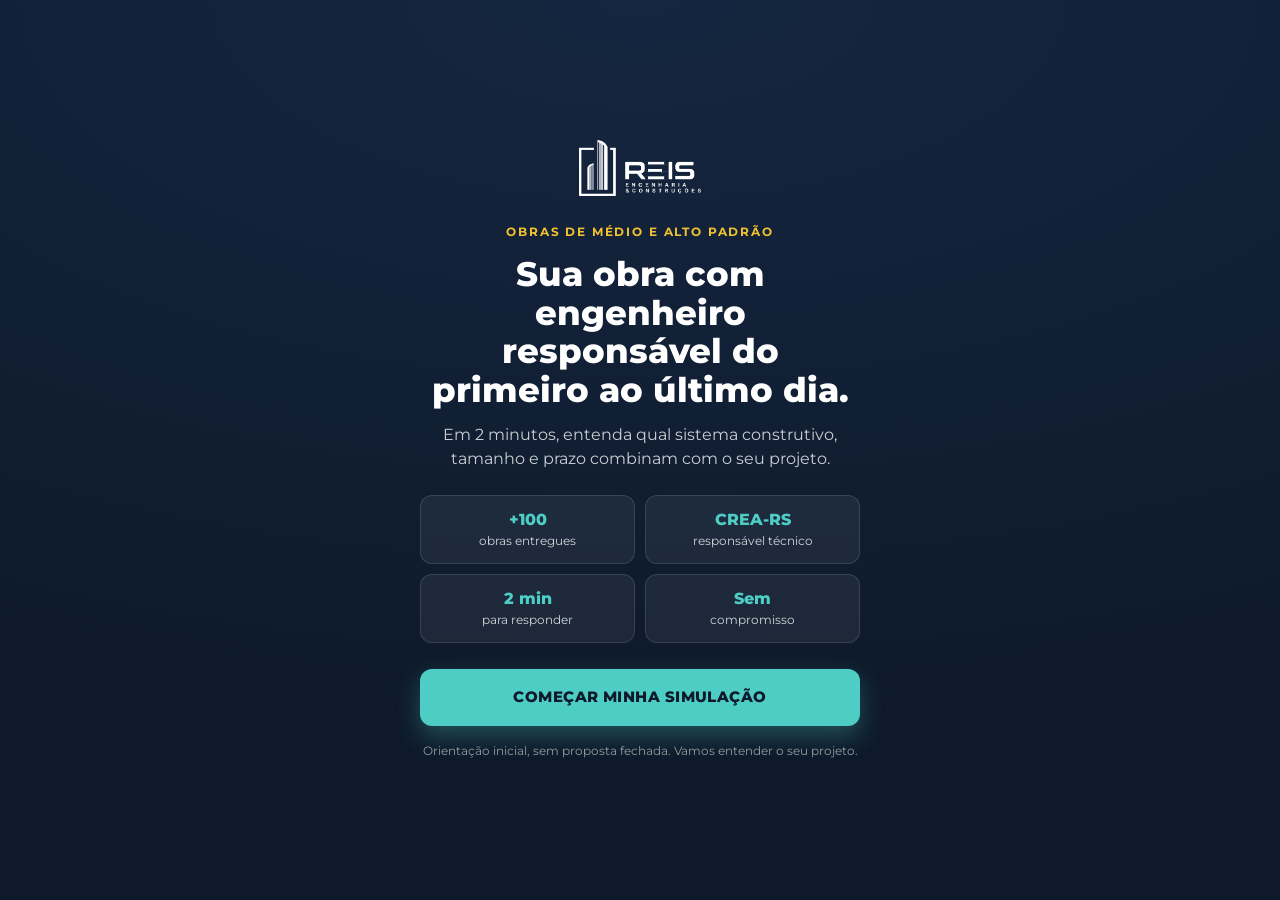
==== orcamento/index.html @ e10b6b3d "Adiciona funil de anúncios em /orcamento com envio ao CRM e Pixel do Meta Página em 6 etapas (sistem" ====
<!DOCTYPE html>
<html lang="pt-BR">
<head>
<meta charset="UTF-8">
<meta name="viewport" content="width=device-width, initial-scale=1.0">
<title>Simule sua obra | Reis Engenharia & Construções</title>
<meta name="description" content="Responda 6 perguntas rápidas e receba um diagnóstico da sua obra com engenheiro responsável, em Steel Frame ou Alvenaria.">
<meta name="robots" content="noindex">
<link rel="icon" type="image/png" href="../assets/img/logo/logo-teal.png">
<link rel="preconnect" href="https://fonts.googleapis.com">
<link rel="preconnect" href="https://fonts.gstatic.com" crossorigin>
<link href="https://fonts.googleapis.com/css2?family=Montserrat:wght@400;500;600;700;800&display=swap" rel="stylesheet">
<link rel="stylesheet" href="funil.css?v=dev">
<!-- Meta Pixel (dataset "CRM Reis Engenharia") -->
<script>
!function(f,b,e,v,n,t,s){if(f.fbq)return;n=f.fbq=function(){n.callMethod?n.callMethod.apply(n,arguments):n.queue.push(arguments)};if(!f._fbq)f._fbq=n;n.push=n;n.loaded=!0;n.version='2.0';n.queue=[];t=b.createElement(e);t.async=!0;t.src=v;s=b.getElementsByTagName(e)[0];s.parentNode.insertBefore(t,s)}(window,document,'script','https://connect.facebook.net/en_US/fbevents.js');
fbq('init','1394932546062127');
fbq('track','PageView');
</script>
<noscript><img height="1" width="1" style="display:none" src="https://www.facebook.com/tr?id=1394932546062127&ev=PageView&noscript=1" alt=""></noscript>
</head>
<body>

<!-- ENTRADA -->
<main class="screen screen--intro" id="intro">
  <div class="intro">
    <img class="intro__logo" src="../assets/img/logo/logo-branca.png" alt="Reis Engenharia & Construções">
    <p class="intro__kicker">Obras de médio e alto padrão</p>
    <h1>Sua obra com engenheiro responsável do primeiro ao último dia.</h1>
    <p class="intro__lead">Em 2 minutos, entenda qual sistema construtivo, tamanho e prazo combinam com o seu projeto.</p>
    <ul class="intro__badges">
      <li><strong>+100</strong> obras entregues</li>
      <li><strong>CREA-RS</strong> responsável técnico</li>
      <li><strong>2 min</strong> para responder</li>
      <li><strong>Sem</strong> compromisso</li>
    </ul>
    <button class="btn-main" id="start" type="button">Começar minha simulação</button>
    <p class="intro__note">Orientação inicial, sem proposta fechada. Vamos entender o seu projeto.</p>
  </div>
</main>

<!-- FUNIL -->
<div class="screen screen--quiz" id="quiz" hidden>
  <div class="quiz">
    <img class="quiz__logo" src="../assets/img/logo/logo-teal.png" alt="Reis Engenharia">
    <div class="progress" aria-hidden="true">
      <div class="progress__meta"><span id="stepName"></span><span id="stepCount"></span></div>
      <div class="progress__bar"><span id="progressFill"></span></div>
    </div>
    <form id="stepForm" novalidate>
      <div id="stepBody"></div>
      <p class="error" id="stepError" role="alert" hidden></p>
    </form>
  </div>
  <footer class="quiz__nav">
    <button type="button" class="nav-back" id="back">← Voltar</button>
    <button type="submit" form="stepForm" class="nav-next" id="next" disabled>Próximo →</button>
  </footer>
</div>

<!-- OBRIGADO -->
<main class="screen screen--done" id="done" hidden>
  <div class="intro">
    <img class="intro__logo" src="../assets/img/logo/logo-branca.png" alt="Reis Engenharia & Construções">
    <h1 id="doneTitle">Recebemos suas respostas!</h1>
    <p class="intro__lead">Um engenheiro da nossa equipe vai analisar o seu projeto e chamar você no WhatsApp. Se preferir, adiante a conversa agora.</p>
    <a class="btn-main btn-main--wa" id="waLink" href="#" target="_blank" rel="noopener">Continuar no WhatsApp</a>
    <p class="intro__note">Atendemos Grande Porto Alegre/RS.</p>
  </div>
</main>

<script src="funil.js?v=dev"></script>
</body>
</html>
---- orcamento/funil.css ----
:root{
  --navy:#0e1a2b;--navy-light:#152640;--teal:#4ecdc4;--teal-dark:#2fa39a;--gold:#f2c230;
  --ink:#1b1f27;--gray:#5c6470;--border:#e7e5df;--bg-alt:#f7f8fa;
  --ff:'Montserrat',sans-serif;
}
*{box-sizing:border-box;margin:0;padding:0;}
html,body{min-height:100%;}
body{font-family:var(--ff);color:var(--ink);background:var(--navy);-webkit-font-smoothing:antialiased;line-height:1.5;}
[hidden]{display:none!important;}
img{max-width:100%;display:block;}
button,input,select{font:inherit;}

.screen{min-height:100vh;min-height:100dvh;}
.screen--intro,.screen--done{display:flex;align-items:center;justify-content:center;padding:24px 20px;
  background:radial-gradient(120% 80% at 50% 0%,var(--navy-light),var(--navy));}
.intro{width:100%;max-width:440px;text-align:center;}
.intro__logo{height:56px;width:auto;margin:0 auto 28px;}
.intro__kicker{font-size:.72rem;font-weight:700;letter-spacing:.16em;text-transform:uppercase;color:var(--gold);margin-bottom:14px;}
.intro h1{font-size:clamp(1.7rem,7vw,2.1rem);font-weight:800;line-height:1.15;color:#fff;margin-bottom:14px;}
.intro__lead{color:rgba(255,255,255,.78);font-size:1rem;margin-bottom:24px;}
.intro__badges{list-style:none;display:grid;grid-template-columns:1fr 1fr;gap:10px;margin-bottom:26px;}
.intro__badges li{background:rgba(255,255,255,.06);border:1px solid rgba(255,255,255,.12);border-radius:12px;padding:12px 8px;font-size:.78rem;color:rgba(255,255,255,.8);}
.intro__badges strong{display:block;color:var(--teal);font-size:1rem;font-weight:800;}
.intro__note{margin-top:16px;font-size:.78rem;color:rgba(255,255,255,.55);}

.btn-main{display:block;width:100%;border:0;border-radius:12px;padding:17px 20px;background:var(--teal);color:var(--navy);
  font-weight:800;font-size:.95rem;letter-spacing:.03em;text-transform:uppercase;cursor:pointer;text-decoration:none;
  box-shadow:0 10px 24px rgba(78,205,196,.3);transition:background .15s,transform .15s;}
.btn-main:hover{background:var(--teal-dark);color:#fff;}
.btn-main:active{transform:scale(.99);}
.btn-main--wa{background:#25D366;color:#fff;box-shadow:0 10px 24px rgba(37,211,102,.3);}
.btn-main--wa:hover{background:#1fb455;}

/* QUIZ */
.screen--quiz{background:var(--bg-alt);display:flex;flex-direction:column;}
.quiz{flex:1;width:100%;max-width:520px;margin:0 auto;padding:22px 20px 24px;}
.quiz__logo{height:40px;width:auto;margin-bottom:18px;}
.progress{margin-bottom:22px;}
.progress__meta{display:flex;justify-content:space-between;font-size:.72rem;font-weight:700;letter-spacing:.1em;text-transform:uppercase;color:var(--gray);margin-bottom:8px;}
.progress__bar{height:6px;border-radius:99px;background:var(--border);overflow:hidden;}
.progress__bar span{display:block;height:100%;width:0;background:var(--gold);border-radius:99px;transition:width .35s ease;}

.step h2{font-size:1.65rem;font-weight:800;line-height:1.15;color:var(--navy);margin-bottom:8px;}
.step__lead{color:var(--gray);font-size:.92rem;margin-bottom:22px;}
.q{margin-bottom:22px;}
.q__label{display:block;font-weight:700;font-size:.95rem;color:var(--navy);margin-bottom:10px;}
.opts{display:grid;gap:10px;}
.opts--2{grid-template-columns:1fr 1fr;}
.opt{position:relative;}
.opt input{position:absolute;opacity:0;pointer-events:none;}
.opt label{display:flex;align-items:center;gap:12px;min-height:54px;padding:12px 14px;background:#fff;border:1.5px solid var(--border);
  border-radius:12px;cursor:pointer;font-size:.92rem;font-weight:500;transition:border-color .15s,background .15s;}
.opt label::before{content:'';flex:none;width:18px;height:18px;border-radius:50%;border:1.5px solid #c5c9d1;background:#fff;transition:.15s;}
.opt input:checked+label{border-color:var(--gold);background:#fff9e6;font-weight:700;}
.opt input:checked+label::before{border:5px solid var(--navy);}
.opt input:focus-visible+label{outline:3px solid var(--teal);outline-offset:2px;}
.opt--photo label{flex-direction:column;align-items:stretch;padding:0;overflow:hidden;gap:0;}
.opt--photo label::before{display:none;}
.opts--2 .opt--photo:last-child:nth-child(odd){grid-column:1/-1;}
.opt--photo img{width:100%;aspect-ratio:4/3;object-fit:cover;}
.opt--photo span{padding:10px 12px;font-weight:700;font-size:.9rem;}
.opt--photo small{display:block;font-weight:500;color:var(--gray);font-size:.76rem;}

.field{margin-bottom:16px;}
.field label{display:block;font-weight:700;font-size:.88rem;color:var(--navy);margin-bottom:6px;}
.field input{width:100%;padding:14px;border:1.5px solid var(--border);border-radius:12px;background:#fff;font-size:1rem;color:var(--ink);}
.field input:focus{outline:none;border-color:var(--teal);box-shadow:0 0 0 3px rgba(78,205,196,.25);}
.hp{position:absolute;left:-9999px;width:1px;height:1px;overflow:hidden;}
.consent{display:flex;gap:10px;align-items:flex-start;font-size:.78rem;color:var(--gray);line-height:1.45;}
.consent input{flex:none;width:18px;height:18px;margin-top:2px;accent-color:var(--navy);}
.consent a{color:var(--teal-dark);text-decoration:underline;}
.error{margin-top:14px;padding:10px 12px;border-radius:10px;background:#fdecea;color:#a32a20;font-size:.85rem;font-weight:600;}

.quiz__nav{position:sticky;bottom:0;display:flex;gap:12px;padding:12px 20px calc(12px + env(safe-area-inset-bottom));background:#fff;border-top:1px solid var(--border);}
.quiz__nav button{border:0;border-radius:12px;padding:15px 18px;font-weight:700;font-size:.92rem;cursor:pointer;}
.nav-back{background:transparent;color:var(--gray);}
.nav-next{flex:1;background:var(--navy);color:#fff;transition:opacity .15s;}
.nav-next:disabled{background:#e4e6ea;color:#9aa0aa;cursor:not-allowed;}
@media(min-width:560px){.quiz__nav{justify-content:center}.quiz__nav>*{max-width:240px}}
@media(prefers-reduced-motion:reduce){*{transition:none!important;}}
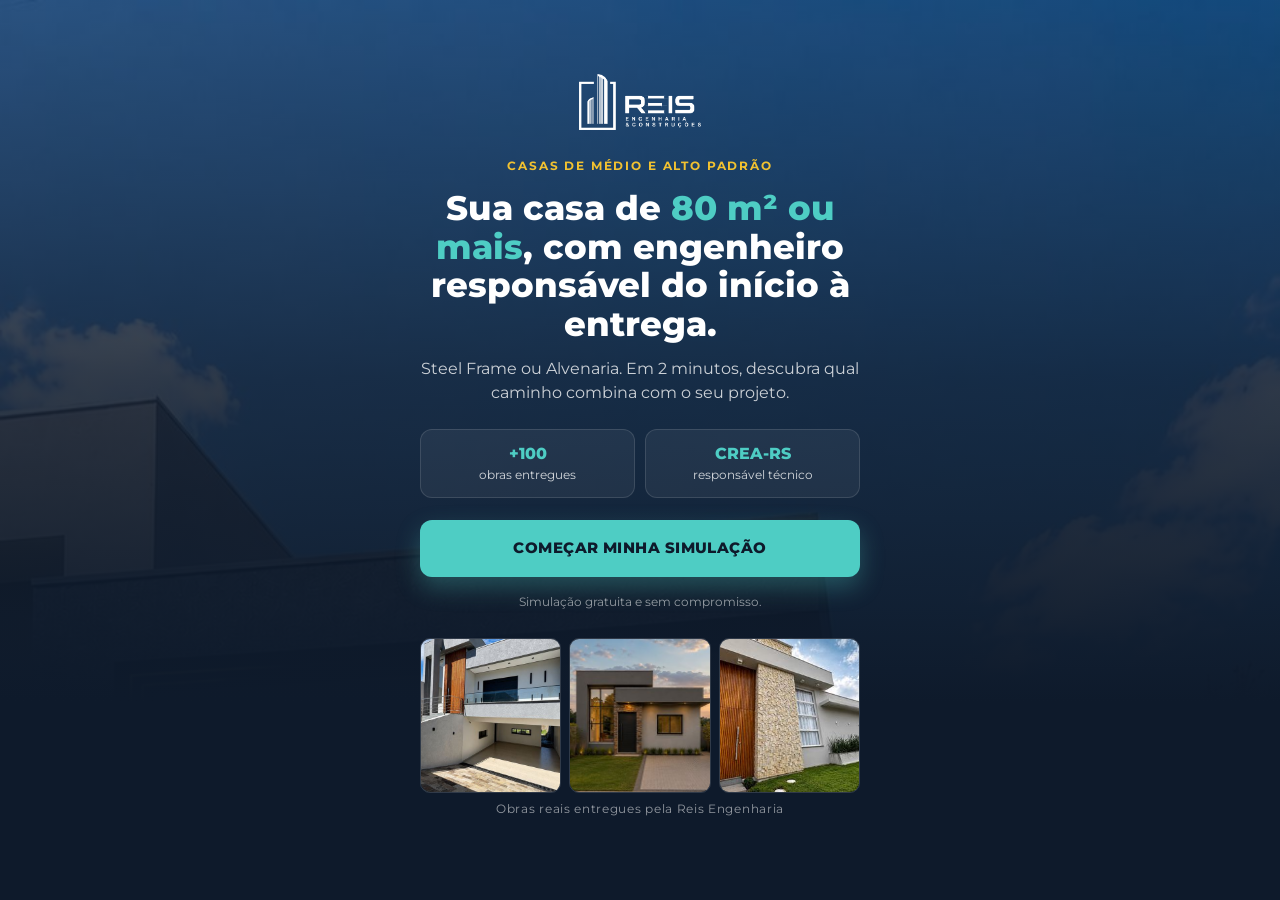
==== commit a7696ac1: "Funil: visual com obras reais e foco em casas de 80 m² ou mais Entrada com foto de obra como fundo e" ====
--- a/orcamento/index.html
+++ b/orcamento/index.html
@@ -4,7 +4,7 @@
 <meta charset="UTF-8">
 <meta name="viewport" content="width=device-width, initial-scale=1.0">
 <title>Simule sua obra | Reis Engenharia & Construções</title>
-<meta name="description" content="Responda 6 perguntas rápidas e receba um diagnóstico da sua obra com engenheiro responsável, em Steel Frame ou Alvenaria.">
+<meta name="description" content="Responda 6 perguntas rápidas e receba um diagnóstico da sua casa de 80 m² ou mais, em Steel Frame ou Alvenaria, com engenheiro responsável.">
 <meta name="robots" content="noindex">
 <link rel="icon" type="image/png" href="../assets/img/logo/logo-teal.png">
 <link rel="preconnect" href="https://fonts.googleapis.com">
@@ -25,17 +25,21 @@
 <main class="screen screen--intro" id="intro">
   <div class="intro">
     <img class="intro__logo" src="../assets/img/logo/logo-branca.png" alt="Reis Engenharia & Construções">
-    <p class="intro__kicker">Obras de médio e alto padrão</p>
-    <h1>Sua obra com engenheiro responsável do primeiro ao último dia.</h1>
-    <p class="intro__lead">Em 2 minutos, entenda qual sistema construtivo, tamanho e prazo combinam com o seu projeto.</p>
+    <p class="intro__kicker">Casas de médio e alto padrão</p>
+    <h1>Sua casa de <em>80 m² ou mais</em>, com engenheiro responsável do início à entrega.</h1>
+    <p class="intro__lead">Steel Frame ou Alvenaria. Em 2 minutos, descubra qual caminho combina com o seu projeto.</p>
     <ul class="intro__badges">
       <li><strong>+100</strong> obras entregues</li>
       <li><strong>CREA-RS</strong> responsável técnico</li>
-      <li><strong>2 min</strong> para responder</li>
-      <li><strong>Sem</strong> compromisso</li>
     </ul>
     <button class="btn-main" id="start" type="button">Começar minha simulação</button>
-    <p class="intro__note">Orientação inicial, sem proposta fechada. Vamos entender o seu projeto.</p>
+    <p class="intro__note">Simulação gratuita e sem compromisso.</p>
+    <div class="intro__obras" aria-label="Obras reais da Reis Engenharia">
+      <img src="img/obra-1.jpg" alt="Casa de dois pavimentos com terraço, obra da Reis" loading="lazy">
+      <img src="img/obra-2.jpg" alt="Fachada moderna em tons de cinza, obra da Reis" loading="lazy">
+      <img src="img/obra-3.jpg" alt="Fachada com madeira ripada e pedra, obra da Reis" loading="lazy">
+    </div>
+    <p class="intro__caption">Obras reais entregues pela Reis Engenharia</p>
   </div>
 </main>
 
--- a/orcamento/funil.css
+++ b/orcamento/funil.css
@@ -11,14 +11,15 @@
 button,input,select{font:inherit;}
 
 .screen{min-height:100vh;min-height:100dvh;}
-.screen--intro,.screen--done{display:flex;align-items:center;justify-content:center;padding:24px 20px;
-  background:radial-gradient(120% 80% at 50% 0%,var(--navy-light),var(--navy));}
+.screen--intro,.screen--done{display:flex;align-items:center;justify-content:center;padding:28px 20px 36px;
+  background:linear-gradient(180deg,rgba(14,26,43,.55) 0%,rgba(14,26,43,.86) 42%,#0e1a2b 78%),url('img/hero.jpg') center top/cover no-repeat,var(--navy);}
 .intro{width:100%;max-width:440px;text-align:center;}
 .intro__logo{height:56px;width:auto;margin:0 auto 28px;}
 .intro__kicker{font-size:.72rem;font-weight:700;letter-spacing:.16em;text-transform:uppercase;color:var(--gold);margin-bottom:14px;}
+.intro h1 em{font-style:normal;color:var(--teal);}
 .intro h1{font-size:clamp(1.7rem,7vw,2.1rem);font-weight:800;line-height:1.15;color:#fff;margin-bottom:14px;}
 .intro__lead{color:rgba(255,255,255,.78);font-size:1rem;margin-bottom:24px;}
-.intro__badges{list-style:none;display:grid;grid-template-columns:1fr 1fr;gap:10px;margin-bottom:26px;}
+.intro__badges{list-style:none;display:grid;grid-template-columns:1fr 1fr;gap:10px;margin-bottom:22px;}
 .intro__badges li{background:rgba(255,255,255,.06);border:1px solid rgba(255,255,255,.12);border-radius:12px;padding:12px 8px;font-size:.78rem;color:rgba(255,255,255,.8);}
 .intro__badges strong{display:block;color:var(--teal);font-size:1rem;font-weight:800;}
 .intro__note{margin-top:16px;font-size:.78rem;color:rgba(255,255,255,.55);}
@@ -78,3 +79,7 @@
 .nav-next:disabled{background:#e4e6ea;color:#9aa0aa;cursor:not-allowed;}
 @media(min-width:560px){.quiz__nav{justify-content:center}.quiz__nav>*{max-width:240px}}
 @media(prefers-reduced-motion:reduce){*{transition:none!important;}}
+
+.intro__obras{display:grid;grid-template-columns:repeat(3,1fr);gap:8px;margin-top:26px;}
+.intro__obras img{width:100%;aspect-ratio:1/1.1;object-fit:cover;border-radius:10px;border:1px solid rgba(255,255,255,.14);}
+.intro__caption{margin-top:8px;font-size:.72rem;letter-spacing:.06em;color:rgba(255,255,255,.55);}
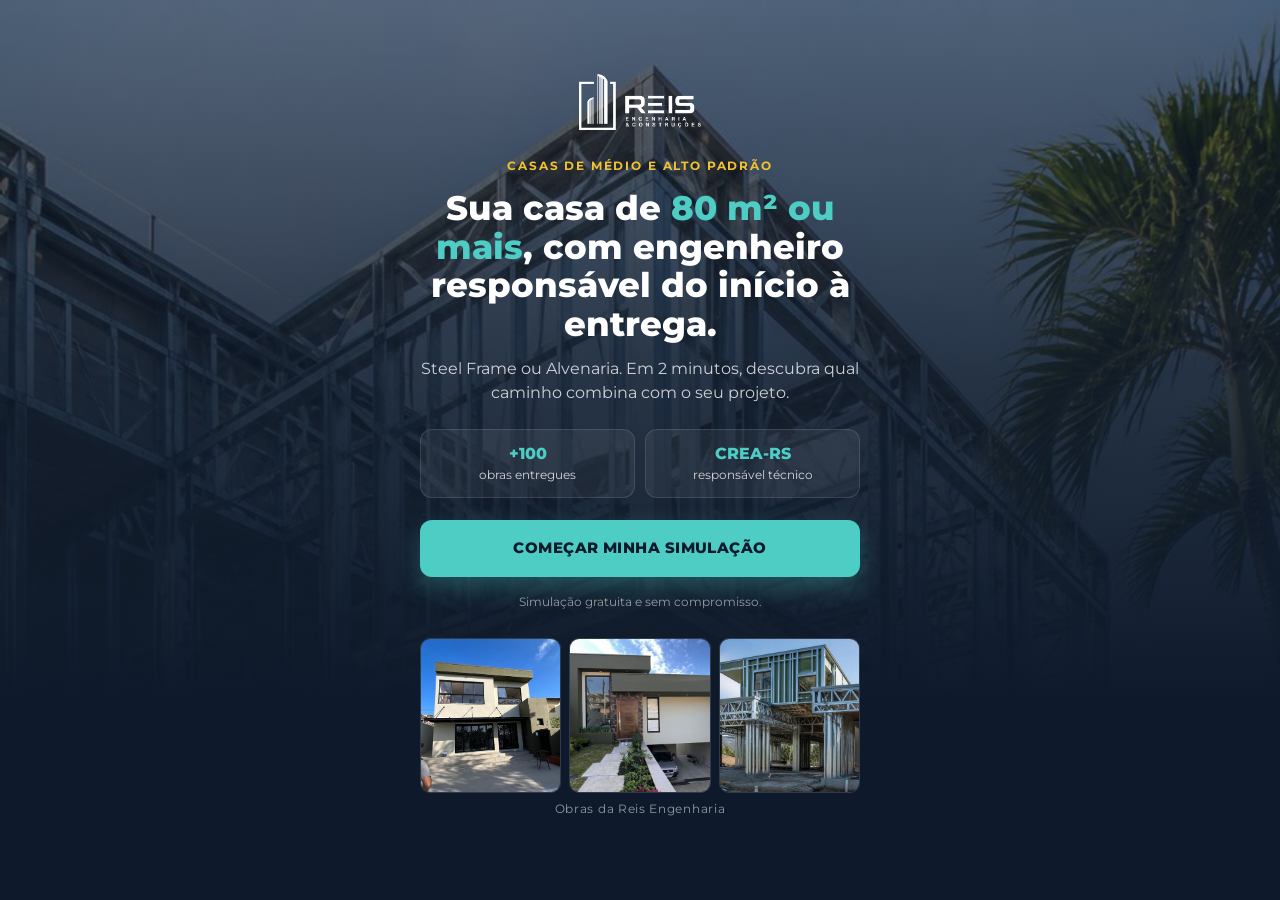
==== commit 0377c065: "Funil: fotos de obras do Drive (casas de 2 pavimentos) e arte de Stories 02 Co-Authored-By: Claude S" ====
--- a/orcamento/index.html
+++ b/orcamento/index.html
@@ -34,12 +34,12 @@
     </ul>
     <button class="btn-main" id="start" type="button">Começar minha simulação</button>
     <p class="intro__note">Simulação gratuita e sem compromisso.</p>
-    <div class="intro__obras" aria-label="Obras reais da Reis Engenharia">
-      <img src="img/obra-1.jpg" alt="Casa de dois pavimentos com terraço, obra da Reis" loading="lazy">
-      <img src="img/obra-2.jpg" alt="Fachada moderna em tons de cinza, obra da Reis" loading="lazy">
-      <img src="img/obra-3.jpg" alt="Fachada com madeira ripada e pedra, obra da Reis" loading="lazy">
+    <div class="intro__obras" aria-label="Obras da Reis Engenharia">
+      <img src="img/obra-1.jpg" alt="Casa de dois pavimentos pronta, obra da Reis" loading="lazy">
+      <img src="img/obra-2.jpg" alt="Casa térrea com garagem, obra da Reis" loading="lazy">
+      <img src="img/obra-3.jpg" alt="Estrutura em Steel Frame de casa de dois pavimentos, obra da Reis" loading="lazy">
     </div>
-    <p class="intro__caption">Obras reais entregues pela Reis Engenharia</p>
+    <p class="intro__caption">Obras da Reis Engenharia</p>
   </div>
 </main>
 
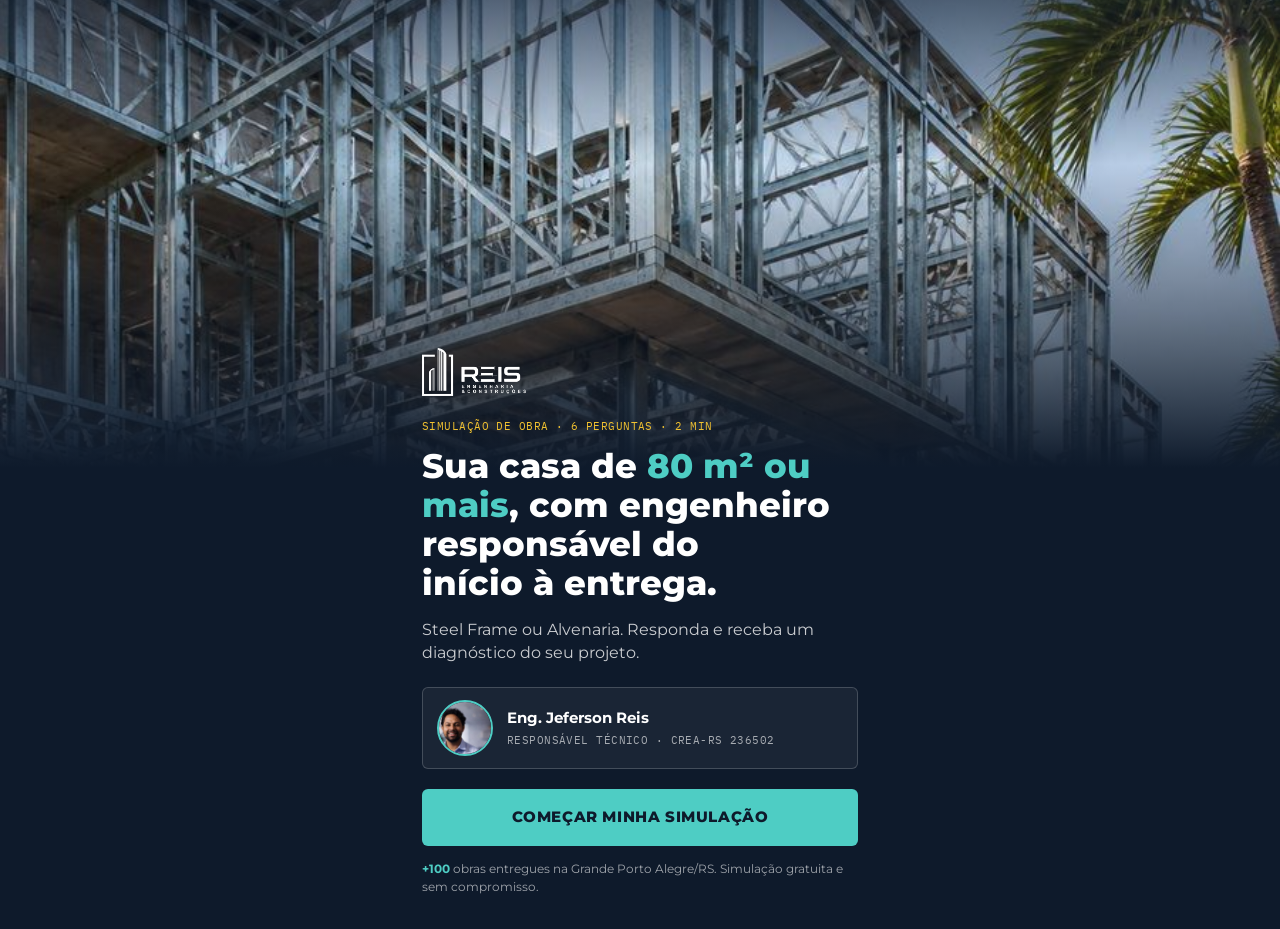
==== commit 3b734d87: "Funil: novo visual com identidade de projeto de engenharia Papel quadriculado, cota de progresso, pl" ====
--- a/orcamento/index.html
+++ b/orcamento/index.html
@@ -2,14 +2,14 @@
 <html lang="pt-BR">
 <head>
 <meta charset="UTF-8">
-<meta name="viewport" content="width=device-width, initial-scale=1.0">
+<meta name="viewport" content="width=device-width, initial-scale=1.0, viewport-fit=cover">
 <title>Simule sua obra | Reis Engenharia & Construções</title>
 <meta name="description" content="Responda 6 perguntas rápidas e receba um diagnóstico da sua casa de 80 m² ou mais, em Steel Frame ou Alvenaria, com engenheiro responsável.">
 <meta name="robots" content="noindex">
 <link rel="icon" type="image/png" href="../assets/img/logo/logo-teal.png">
 <link rel="preconnect" href="https://fonts.googleapis.com">
 <link rel="preconnect" href="https://fonts.gstatic.com" crossorigin>
-<link href="https://fonts.googleapis.com/css2?family=Montserrat:wght@400;500;600;700;800&display=swap" rel="stylesheet">
+<link href="https://fonts.googleapis.com/css2?family=IBM+Plex+Mono:wght@400;500&family=Montserrat:wght@400;500;600;700;800&display=swap" rel="stylesheet">
 <link rel="stylesheet" href="funil.css?v=dev">
 <!-- Meta Pixel (dataset "CRM Reis Engenharia") -->
 <script>
@@ -22,53 +22,49 @@
 <body>
 
 <!-- ENTRADA -->
-<main class="screen screen--intro" id="intro">
-  <div class="intro">
+<main class="screen intro" id="intro">
+  <div class="intro__photo" role="img" aria-label="Estrutura em Steel Frame de uma casa de dois pavimentos, obra da Reis Engenharia"></div>
+  <div class="intro__body">
     <img class="intro__logo" src="../assets/img/logo/logo-branca.png" alt="Reis Engenharia & Construções">
-    <p class="intro__kicker">Casas de médio e alto padrão</p>
+    <p class="mono intro__tag">Simulação de obra · 6 perguntas · 2 min</p>
     <h1>Sua casa de <em>80 m² ou mais</em>, com engenheiro responsável do início à entrega.</h1>
-    <p class="intro__lead">Steel Frame ou Alvenaria. Em 2 minutos, descubra qual caminho combina com o seu projeto.</p>
-    <ul class="intro__badges">
-      <li><strong>+100</strong> obras entregues</li>
-      <li><strong>CREA-RS</strong> responsável técnico</li>
-    </ul>
-    <button class="btn-main" id="start" type="button">Começar minha simulação</button>
-    <p class="intro__note">Simulação gratuita e sem compromisso.</p>
-    <div class="intro__obras" aria-label="Obras da Reis Engenharia">
-      <img src="img/obra-1.jpg" alt="Casa de dois pavimentos pronta, obra da Reis" loading="lazy">
-      <img src="img/obra-2.jpg" alt="Casa térrea com garagem, obra da Reis" loading="lazy">
-      <img src="img/obra-3.jpg" alt="Estrutura em Steel Frame de casa de dois pavimentos, obra da Reis" loading="lazy">
+    <p class="intro__lead">Steel Frame ou Alvenaria. Responda e receba um diagnóstico do seu projeto.</p>
+    <div class="resp">
+      <img src="img/eng.jpg" alt="Eng. Jeferson Reis" width="56" height="56">
+      <p><strong>Eng. Jeferson Reis</strong><span class="mono">Responsável técnico · CREA-RS 236502</span></p>
     </div>
-    <p class="intro__caption">Obras da Reis Engenharia</p>
+    <button class="btn" id="start" type="button">Começar minha simulação</button>
+    <p class="intro__note"><strong>+100</strong> obras entregues na Grande Porto Alegre/RS. Simulação gratuita e sem compromisso.</p>
   </div>
 </main>
 
-<!-- FUNIL -->
-<div class="screen screen--quiz" id="quiz" hidden>
-  <div class="quiz">
-    <img class="quiz__logo" src="../assets/img/logo/logo-teal.png" alt="Reis Engenharia">
-    <div class="progress" aria-hidden="true">
-      <div class="progress__meta"><span id="stepName"></span><span id="stepCount"></span></div>
-      <div class="progress__bar"><span id="progressFill"></span></div>
+<!-- PERGUNTAS -->
+<div class="screen quiz" id="quiz" hidden>
+  <header class="quiz__top">
+    <button type="button" class="back" id="back" aria-label="Voltar"><svg width="20" height="20" viewBox="0 0 20 20" aria-hidden="true"><path d="M12.5 4 6.5 10l6 6" fill="none" stroke="currentColor" stroke-width="2" stroke-linecap="round" stroke-linejoin="round"/></svg></button>
+    <div class="cota" aria-hidden="true">
+      <div class="cota__label mono"><span id="stepName"></span><b id="stepCount"></b></div>
+      <div class="cota__line"><i id="cotaFill"></i><span class="tick t0"></span><span class="tick t1"></span></div>
     </div>
-    <form id="stepForm" novalidate>
-      <div id="stepBody"></div>
-      <p class="error" id="stepError" role="alert" hidden></p>
-    </form>
-  </div>
-  <footer class="quiz__nav">
-    <button type="button" class="nav-back" id="back">← Voltar</button>
-    <button type="submit" form="stepForm" class="nav-next" id="next" disabled>Próximo →</button>
-  </footer>
+  </header>
+  <form id="stepForm" class="quiz__form" novalidate>
+    <div id="stepBody"></div>
+    <p class="error" id="stepError" role="alert" hidden></p>
+    <button type="submit" class="btn btn--dark" id="next" hidden>Continuar</button>
+  </form>
 </div>
 
 <!-- OBRIGADO -->
-<main class="screen screen--done" id="done" hidden>
-  <div class="intro">
-    <img class="intro__logo" src="../assets/img/logo/logo-branca.png" alt="Reis Engenharia & Construções">
+<main class="screen done" id="done" hidden>
+  <div class="done__body">
+    <svg class="done__check" width="56" height="56" viewBox="0 0 56 56" aria-hidden="true"><circle cx="28" cy="28" r="26" fill="none" stroke="#4ecdc4" stroke-width="2"/><path d="M17 29l8 8 14-16" fill="none" stroke="#4ecdc4" stroke-width="3" stroke-linecap="round" stroke-linejoin="round"/></svg>
     <h1 id="doneTitle">Recebemos suas respostas!</h1>
     <p class="intro__lead">Um engenheiro da nossa equipe vai analisar o seu projeto e chamar você no WhatsApp. Se preferir, adiante a conversa agora.</p>
-    <a class="btn-main btn-main--wa" id="waLink" href="#" target="_blank" rel="noopener">Continuar no WhatsApp</a>
+    <section class="ficha" aria-label="Ficha do projeto">
+      <p class="mono ficha__title">Ficha do projeto</p>
+      <dl id="ficha"></dl>
+    </section>
+    <a class="btn btn--wa" id="waLink" href="#" target="_blank" rel="noopener">Continuar no WhatsApp</a>
     <p class="intro__note">Atendemos Grande Porto Alegre/RS.</p>
   </div>
 </main>
--- a/orcamento/funil.css
+++ b/orcamento/funil.css
@@ -1,85 +1,136 @@
+/* Layout: folha de projeto. Papel quadriculado, cotas de medida e ficha técnica.
+   Intro e final em azul-marinho; perguntas sobre papel de desenho. */
 :root{
-  --navy:#0e1a2b;--navy-light:#152640;--teal:#4ecdc4;--teal-dark:#2fa39a;--gold:#f2c230;
-  --ink:#1b1f27;--gray:#5c6470;--border:#e7e5df;--bg-alt:#f7f8fa;
-  --ff:'Montserrat',sans-serif;
+  --navy:#0e1a2b;
+  --navy-2:#16273f;
+  --teal:#4ecdc4;
+  --teal-ink:#16706a;
+  --gold:#f2c230;
+  --paper:#eef2f4;
+  --grid:rgba(14,26,43,.075);
+  --card:#ffffff;
+  --ink:#0e1a2b;
+  --ink-2:#4a5565;
+  --line:#c6d0d8;
+  --ff:'Montserrat','Segoe UI',sans-serif;
+  --mono:'IBM Plex Mono',ui-monospace,Menlo,monospace;
+  color-scheme:light;
 }
 *{box-sizing:border-box;margin:0;padding:0;}
 html,body{min-height:100%;}
 body{font-family:var(--ff);color:var(--ink);background:var(--navy);-webkit-font-smoothing:antialiased;line-height:1.5;}
 [hidden]{display:none!important;}
 img{max-width:100%;display:block;}
-button,input,select{font:inherit;}
+button,input{font:inherit;color:inherit;}
+.mono{font-family:var(--mono);letter-spacing:.04em;}
+.screen{min-height:100vh;min-height:100dvh;width:100%;}
 
-.screen{min-height:100vh;min-height:100dvh;}
-.screen--intro,.screen--done{display:flex;align-items:center;justify-content:center;padding:28px 20px 36px;
-  background:linear-gradient(180deg,rgba(14,26,43,.55) 0%,rgba(14,26,43,.86) 42%,#0e1a2b 78%),url('img/hero.jpg') center top/cover no-repeat,var(--navy);}
-.intro{width:100%;max-width:440px;text-align:center;}
-.intro__logo{height:56px;width:auto;margin:0 auto 28px;}
-.intro__kicker{font-size:.72rem;font-weight:700;letter-spacing:.16em;text-transform:uppercase;color:var(--gold);margin-bottom:14px;}
+.btn{display:block;width:100%;border:0;border-radius:6px;padding:17px 20px;background:var(--teal);color:var(--navy);font-weight:800;font-size:.95rem;
+  letter-spacing:.04em;text-transform:uppercase;cursor:pointer;text-align:center;text-decoration:none;transition:background .15s,color .15s,transform .15s;}
+.btn:hover{background:#7ddcd5;}
+.btn:active{transform:translateY(1px);}
+.btn--dark{background:var(--navy);color:#fff;}
+.btn--dark:hover{background:var(--navy-2);}
+.btn--wa{background:#25D366;color:#0a2a16;}
+.btn--wa:hover{background:#4fe287;}
+:focus-visible{outline:3px solid var(--gold);outline-offset:2px;}
+
+/* ---------- ENTRADA ---------- */
+.intro{display:flex;flex-direction:column;background:var(--navy);}
+.intro__photo{height:46vh;min-height:300px;background:url('img/hero.jpg') 42% 40%/cover no-repeat;position:relative;}
+.intro__photo::after{content:"";position:absolute;inset:0;background:linear-gradient(180deg,rgba(14,26,43,.6) 0%,rgba(14,26,43,0) 35%,var(--navy) 100%);}
+.intro__body{position:relative;margin-top:-120px;padding:0 max(22px,env(safe-area-inset-left,0px)) 32px max(22px,env(safe-area-inset-left,0px));max-width:480px;width:100%;align-self:center;}
+.intro__logo{height:48px;width:auto;margin-bottom:22px;}
+.intro__tag{font-size:.7rem;text-transform:uppercase;color:var(--gold);margin-bottom:12px;}
+.intro h1,.done h1{font-size:clamp(1.65rem,7.2vw,2.15rem);font-weight:800;line-height:1.14;color:#fff;margin-bottom:14px;text-wrap:balance;}
 .intro h1 em{font-style:normal;color:var(--teal);}
-.intro h1{font-size:clamp(1.7rem,7vw,2.1rem);font-weight:800;line-height:1.15;color:#fff;margin-bottom:14px;}
-.intro__lead{color:rgba(255,255,255,.78);font-size:1rem;margin-bottom:24px;}
-.intro__badges{list-style:none;display:grid;grid-template-columns:1fr 1fr;gap:10px;margin-bottom:22px;}
-.intro__badges li{background:rgba(255,255,255,.06);border:1px solid rgba(255,255,255,.12);border-radius:12px;padding:12px 8px;font-size:.78rem;color:rgba(255,255,255,.8);}
-.intro__badges strong{display:block;color:var(--teal);font-size:1rem;font-weight:800;}
-.intro__note{margin-top:16px;font-size:.78rem;color:rgba(255,255,255,.55);}
+.intro__lead{color:rgba(255,255,255,.78);font-size:.98rem;margin-bottom:22px;}
+.resp{display:flex;align-items:center;gap:14px;padding:12px 14px;margin-bottom:20px;border:1px solid rgba(255,255,255,.18);border-radius:6px;background:rgba(255,255,255,.05);}
+.resp img{width:56px;height:56px;border-radius:50%;object-fit:cover;border:2px solid var(--teal);flex:none;}
+.resp p{display:flex;flex-direction:column;min-width:0;color:#fff;font-size:.95rem;}
+.resp .mono{font-size:.68rem;color:rgba(255,255,255,.62);text-transform:uppercase;margin-top:2px;}
+.intro__note{margin-top:14px;font-size:.78rem;color:rgba(255,255,255,.6);}
+.intro__note strong{color:var(--teal);}
 
-.btn-main{display:block;width:100%;border:0;border-radius:12px;padding:17px 20px;background:var(--teal);color:var(--navy);
-  font-weight:800;font-size:.95rem;letter-spacing:.03em;text-transform:uppercase;cursor:pointer;text-decoration:none;
-  box-shadow:0 10px 24px rgba(78,205,196,.3);transition:background .15s,transform .15s;}
-.btn-main:hover{background:var(--teal-dark);color:#fff;}
-.btn-main:active{transform:scale(.99);}
-.btn-main--wa{background:#25D366;color:#fff;box-shadow:0 10px 24px rgba(37,211,102,.3);}
-.btn-main--wa:hover{background:#1fb455;}
+/* ---------- PERGUNTAS ---------- */
+.quiz{background-color:var(--paper);background-image:linear-gradient(var(--grid) 1px,transparent 1px),linear-gradient(90deg,var(--grid) 1px,transparent 1px);background-size:28px 28px;}
+.quiz__top{display:flex;align-items:flex-end;gap:14px;max-width:480px;margin:0 auto;padding:max(14px,env(safe-area-inset-top,0px)) max(18px,env(safe-area-inset-right,0px)) 0 max(18px,env(safe-area-inset-left,0px));}
+.back{flex:none;width:42px;height:42px;border-radius:50%;border:1.5px solid var(--ink);background:var(--card);display:grid;place-items:center;cursor:pointer;margin-bottom:-4px;}
+.back:hover{background:var(--ink);color:#fff;}
+.back[disabled]{opacity:.25;pointer-events:none;}
+.cota{flex:1;min-width:0;}
+.cota__label{display:flex;justify-content:space-between;font-size:.68rem;text-transform:uppercase;color:var(--ink-2);margin-bottom:8px;}
+.cota__label b{font-weight:500;color:var(--ink);}
+.cota__line{position:relative;height:2px;background:var(--line);margin:0 6px;}
+.cota__line i{position:absolute;left:0;top:-1px;height:4px;width:0;background:var(--ink);transition:width .35s ease;}
+.cota__line .tick{position:absolute;top:-7px;width:1.5px;height:16px;background:var(--ink);}
+.t0{left:0;}.t1{right:0;}
+.quiz__form{max-width:480px;margin:0 auto;padding:26px max(18px,env(safe-area-inset-right,0px)) calc(32px + env(safe-area-inset-bottom,0px)) max(18px,env(safe-area-inset-left,0px));}
+.step h2{font-size:clamp(1.55rem,6.6vw,1.95rem);font-weight:800;line-height:1.15;color:var(--navy);margin-bottom:8px;text-wrap:balance;}
+.step__lead{color:var(--ink-2);font-size:.92rem;margin-bottom:22px;max-width:56ch;}
+.q{margin-bottom:24px;}
+.q__label{display:block;font-weight:700;font-size:.92rem;margin-bottom:10px;}
+.opts{display:grid;gap:10px;}
+.opts--2{grid-template-columns:repeat(2,minmax(0,1fr));}
+.opt{position:relative;min-width:0;}
+.opt input{position:absolute;opacity:0;pointer-events:none;}
+.opt label{display:flex;align-items:center;gap:14px;min-height:56px;padding:10px 14px 10px 10px;background:var(--card);border:1.5px solid var(--line);border-radius:6px;cursor:pointer;
+  font-size:.93rem;font-weight:600;transition:border-color .15s,background .15s,color .15s;}
+.opt label:hover{border-color:var(--ink);}
+.key{flex:none;width:30px;height:30px;display:grid;place-items:center;border:1.5px solid var(--ink);border-radius:4px;font-family:var(--mono);font-size:.8rem;font-weight:500;}
+.opt input:checked+label{background:var(--navy);border-color:var(--navy);color:#fff;}
+.opt input:checked+label .key{background:var(--teal);border-color:var(--teal);color:var(--navy);}
+.opt input:focus-visible+label{outline:3px solid var(--gold);outline-offset:2px;}
 
-/* QUIZ */
-.screen--quiz{background:var(--bg-alt);display:flex;flex-direction:column;}
-.quiz{flex:1;width:100%;max-width:520px;margin:0 auto;padding:22px 20px 24px;}
-.quiz__logo{height:40px;width:auto;margin-bottom:18px;}
-.progress{margin-bottom:22px;}
-.progress__meta{display:flex;justify-content:space-between;font-size:.72rem;font-weight:700;letter-spacing:.1em;text-transform:uppercase;color:var(--gray);margin-bottom:8px;}
-.progress__bar{height:6px;border-radius:99px;background:var(--border);overflow:hidden;}
-.progress__bar span{display:block;height:100%;width:0;background:var(--gold);border-radius:99px;transition:width .35s ease;}
+/* sistema construtivo, com foto */
+.opt--photo label{flex-direction:column;align-items:stretch;gap:0;padding:0;overflow:hidden;}
+.opt--photo img{width:100%;aspect-ratio:4/3;object-fit:cover;}
+.opt--photo .txt{padding:10px 12px 12px;display:flex;flex-direction:column;gap:2px;}
+.opt--photo .txt small{font-weight:500;font-size:.76rem;color:var(--ink-2);}
+.opt--photo input:checked+label .txt small{color:rgba(255,255,255,.72);}
+.opt--photo .key{position:absolute;top:8px;left:8px;background:var(--card);}
+.opts--2 .opt--photo:last-child:nth-child(odd){grid-column:1/-1;}
+.opts--2 .opt--photo:last-child:nth-child(odd) img{display:none;}
+.opts--2 .opt--photo:last-child:nth-child(odd) label{flex-direction:row;align-items:center;gap:14px;padding:10px 14px 10px 10px;min-height:56px;}
+.opts--2 .opt--photo:last-child:nth-child(odd) .key{position:static;}
+.opts--2 .opt--photo:last-child:nth-child(odd) .txt{padding:0;}
 
-.step h2{font-size:1.65rem;font-weight:800;line-height:1.15;color:var(--navy);margin-bottom:8px;}
-.step__lead{color:var(--gray);font-size:.92rem;margin-bottom:22px;}
-.q{margin-bottom:22px;}
-.q__label{display:block;font-weight:700;font-size:.95rem;color:var(--navy);margin-bottom:10px;}
-.opts{display:grid;gap:10px;}
-.opts--2{grid-template-columns:1fr 1fr;}
-.opt{position:relative;}
-.opt input{position:absolute;opacity:0;pointer-events:none;}
-.opt label{display:flex;align-items:center;gap:12px;min-height:54px;padding:12px 14px;background:#fff;border:1.5px solid var(--border);
-  border-radius:12px;cursor:pointer;font-size:.92rem;font-weight:500;transition:border-color .15s,background .15s;}
-.opt label::before{content:'';flex:none;width:18px;height:18px;border-radius:50%;border:1.5px solid #c5c9d1;background:#fff;transition:.15s;}
-.opt input:checked+label{border-color:var(--gold);background:#fff9e6;font-weight:700;}
-.opt input:checked+label::before{border:5px solid var(--navy);}
-.opt input:focus-visible+label{outline:3px solid var(--teal);outline-offset:2px;}
-.opt--photo label{flex-direction:column;align-items:stretch;padding:0;overflow:hidden;gap:0;}
-.opt--photo label::before{display:none;}
-.opts--2 .opt--photo:last-child:nth-child(odd){grid-column:1/-1;}
-.opt--photo img{width:100%;aspect-ratio:4/3;object-fit:cover;}
-.opt--photo span{padding:10px 12px;font-weight:700;font-size:.9rem;}
-.opt--photo small{display:block;font-weight:500;color:var(--gray);font-size:.76rem;}
+/* tamanho: retângulos em escala, como numa planta */
+.opt--size label{flex-direction:column;align-items:flex-start;justify-content:space-between;gap:12px;min-height:132px;padding:12px 12px 12px;}
+.plan{position:relative;width:100%;height:52px;display:flex;align-items:flex-end;}
+.plan i{display:block;border:1.5px solid currentColor;background:repeating-linear-gradient(135deg,transparent 0 5px,rgba(78,205,196,.35) 5px 6px);}
+.opt--size input:checked+label .plan i{background:repeating-linear-gradient(135deg,transparent 0 5px,rgba(78,205,196,.7) 5px 6px);}
+.size{display:flex;align-items:baseline;gap:5px;font-family:var(--mono);}
+.size b{font-size:1.3rem;font-weight:500;letter-spacing:-.02em;}
+.size span{font-size:.78rem;opacity:.75;}
+.opt--size .key{position:absolute;top:10px;right:10px;width:24px;height:24px;font-size:.7rem;}
+.opts--2 .opt--size:last-child:nth-child(odd){grid-column:1/-1;}
 
-.field{margin-bottom:16px;}
-.field label{display:block;font-weight:700;font-size:.88rem;color:var(--navy);margin-bottom:6px;}
-.field input{width:100%;padding:14px;border:1.5px solid var(--border);border-radius:12px;background:#fff;font-size:1rem;color:var(--ink);}
-.field input:focus{outline:none;border-color:var(--teal);box-shadow:0 0 0 3px rgba(78,205,196,.25);}
+/* contato */
+.field{margin-bottom:18px;}
+.field label{display:block;font-family:var(--mono);font-size:.7rem;text-transform:uppercase;letter-spacing:.06em;color:var(--ink-2);margin-bottom:4px;}
+.field input{width:100%;padding:10px 2px 8px;border:0;border-bottom:2px solid var(--ink);border-radius:0;background:transparent;font-size:1.05rem;font-weight:500;}
+.field input::placeholder{color:#8a95a3;font-weight:400;}
+.field input:focus{outline:none;border-bottom-color:var(--teal-ink);box-shadow:0 2px 0 var(--teal);}
 .hp{position:absolute;left:-9999px;width:1px;height:1px;overflow:hidden;}
-.consent{display:flex;gap:10px;align-items:flex-start;font-size:.78rem;color:var(--gray);line-height:1.45;}
+.consent{display:flex;gap:10px;align-items:flex-start;font-size:.78rem;color:var(--ink-2);line-height:1.45;margin-top:4px;}
 .consent input{flex:none;width:18px;height:18px;margin-top:2px;accent-color:var(--navy);}
-.consent a{color:var(--teal-dark);text-decoration:underline;}
-.error{margin-top:14px;padding:10px 12px;border-radius:10px;background:#fdecea;color:#a32a20;font-size:.85rem;font-weight:600;}
+.consent a{color:var(--teal-ink);text-decoration:underline;}
+.error{margin-top:14px;padding:10px 12px;border-radius:6px;background:#fdecea;color:#a32a20;font-size:.85rem;font-weight:600;}
+#next{margin-top:22px;}
 
-.quiz__nav{position:sticky;bottom:0;display:flex;gap:12px;padding:12px 20px calc(12px + env(safe-area-inset-bottom));background:#fff;border-top:1px solid var(--border);}
-.quiz__nav button{border:0;border-radius:12px;padding:15px 18px;font-weight:700;font-size:.92rem;cursor:pointer;}
-.nav-back{background:transparent;color:var(--gray);}
-.nav-next{flex:1;background:var(--navy);color:#fff;transition:opacity .15s;}
-.nav-next:disabled{background:#e4e6ea;color:#9aa0aa;cursor:not-allowed;}
-@media(min-width:560px){.quiz__nav{justify-content:center}.quiz__nav>*{max-width:240px}}
+/* ---------- FINAL ---------- */
+.done{display:flex;align-items:center;justify-content:center;background:radial-gradient(110% 60% at 50% 0%,var(--navy-2),var(--navy));padding:max(28px,env(safe-area-inset-top,0px)) max(22px,env(safe-area-inset-right,0px)) 36px max(22px,env(safe-area-inset-left,0px));}
+.done__body{width:100%;max-width:440px;}
+.done__check{margin-bottom:18px;}
+.ficha{margin:0 0 22px;padding:16px;border:1px solid rgba(255,255,255,.2);border-radius:6px;background:rgba(255,255,255,.04);}
+.ficha__title{font-size:.68rem;text-transform:uppercase;color:var(--gold);margin-bottom:10px;}
+.ficha dl{display:grid;gap:0;}
+.ficha div{display:flex;justify-content:space-between;gap:16px;padding:8px 0;border-top:1px dashed rgba(255,255,255,.18);font-size:.86rem;}
+.ficha div:first-child{border-top:0;}
+.ficha dt{font-family:var(--mono);font-size:.72rem;text-transform:uppercase;color:rgba(255,255,255,.55);flex:none;padding-top:2px;}
+.ficha dd{color:#fff;font-weight:600;text-align:right;min-width:0;}
+.done .intro__note{text-align:center;}
+
+@media(min-width:700px){.intro__photo{height:52vh}}
 @media(prefers-reduced-motion:reduce){*{transition:none!important;}}
-
-.intro__obras{display:grid;grid-template-columns:repeat(3,1fr);gap:8px;margin-top:26px;}
-.intro__obras img{width:100%;aspect-ratio:1/1.1;object-fit:cover;border-radius:10px;border:1px solid rgba(255,255,255,.14);}
-.intro__caption{margin-top:8px;font-size:.72rem;letter-spacing:.06em;color:rgba(255,255,255,.55);}
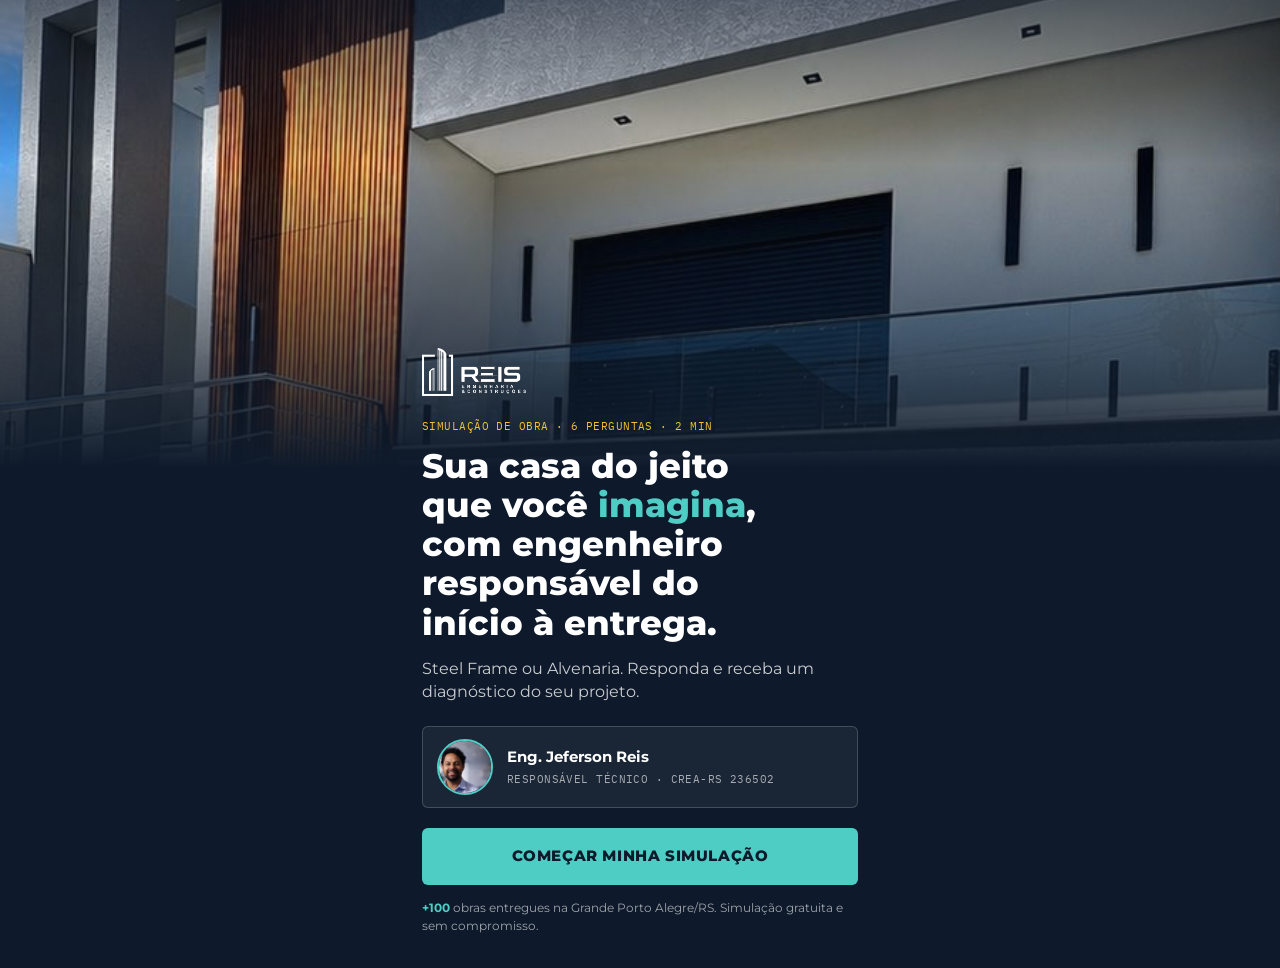
==== commit 213b8f62: "Funil: tira '80 m² ou mais' dos títulos e textos (sem limitar o público) Landing e artes dos anúncio" ====
--- a/orcamento/index.html
+++ b/orcamento/index.html
@@ -4,7 +4,7 @@
 <meta charset="UTF-8">
 <meta name="viewport" content="width=device-width, initial-scale=1.0, viewport-fit=cover">
 <title>Simule sua obra | Reis Engenharia & Construções</title>
-<meta name="description" content="Responda 6 perguntas rápidas e receba um diagnóstico da sua casa de 80 m² ou mais, em Steel Frame ou Alvenaria, com engenheiro responsável.">
+<meta name="description" content="Responda 6 perguntas rápidas e receba um diagnóstico da casa que você imagina, em Steel Frame ou Alvenaria, com engenheiro responsável.">
 <meta name="robots" content="noindex">
 <link rel="icon" type="image/png" href="../assets/img/logo/logo-teal.png">
 <link rel="preconnect" href="https://fonts.googleapis.com">
@@ -27,7 +27,7 @@
   <div class="intro__body">
     <img class="intro__logo" src="../assets/img/logo/logo-branca.png" alt="Reis Engenharia & Construções">
     <p class="mono intro__tag">Simulação de obra · 6 perguntas · 2 min</p>
-    <h1>Sua casa de <em>80 m² ou mais</em>, com engenheiro responsável do início à entrega.</h1>
+    <h1>Sua casa do jeito que você <em>imagina</em>, com engenheiro responsável do início à entrega.</h1>
     <p class="intro__lead">Steel Frame ou Alvenaria. Responda e receba um diagnóstico do seu projeto.</p>
     <div class="resp">
       <img src="img/eng.jpg" alt="Eng. Jeferson Reis" width="56" height="56">
--- a/orcamento/funil.css
+++ b/orcamento/funil.css
@@ -7,7 +7,7 @@
   --teal-ink:#16706a;
   --gold:#f2c230;
   --paper:#eef2f4;
-  --grid:rgba(14,26,43,.075);
+  --grid:rgba(14,26,43,.035);
   --card:#ffffff;
   --ink:#0e1a2b;
   --ink-2:#4a5565;
@@ -37,7 +37,7 @@
 
 /* ---------- ENTRADA ---------- */
 .intro{display:flex;flex-direction:column;background:var(--navy);}
-.intro__photo{height:46vh;min-height:300px;background:url('img/hero.jpg') 42% 40%/cover no-repeat;position:relative;}
+.intro__photo{height:46vh;min-height:300px;background:url('img/hero.jpg') 50% 32%/cover no-repeat;position:relative;}
 .intro__photo::after{content:"";position:absolute;inset:0;background:linear-gradient(180deg,rgba(14,26,43,.6) 0%,rgba(14,26,43,0) 35%,var(--navy) 100%);}
 .intro__body{position:relative;margin-top:-120px;padding:0 max(22px,env(safe-area-inset-left,0px)) 32px max(22px,env(safe-area-inset-left,0px));max-width:480px;width:100%;align-self:center;}
 .intro__logo{height:48px;width:auto;margin-bottom:22px;}
@@ -53,7 +53,7 @@
 .intro__note strong{color:var(--teal);}
 
 /* ---------- PERGUNTAS ---------- */
-.quiz{background-color:var(--paper);background-image:linear-gradient(var(--grid) 1px,transparent 1px),linear-gradient(90deg,var(--grid) 1px,transparent 1px);background-size:28px 28px;}
+.quiz{background-color:var(--paper);background-image:linear-gradient(var(--grid) 1px,transparent 1px),linear-gradient(90deg,var(--grid) 1px,transparent 1px);background-size:36px 36px;}
 .quiz__top{display:flex;align-items:flex-end;gap:14px;max-width:480px;margin:0 auto;padding:max(14px,env(safe-area-inset-top,0px)) max(18px,env(safe-area-inset-right,0px)) 0 max(18px,env(safe-area-inset-left,0px));}
 .back{flex:none;width:42px;height:42px;border-radius:50%;border:1.5px solid var(--ink);background:var(--card);display:grid;place-items:center;cursor:pointer;margin-bottom:-4px;}
 .back:hover{background:var(--ink);color:#fff;}
@@ -100,9 +100,9 @@
 .plan{position:relative;width:100%;height:52px;display:flex;align-items:flex-end;}
 .plan i{display:block;border:1.5px solid currentColor;background:repeating-linear-gradient(135deg,transparent 0 5px,rgba(78,205,196,.35) 5px 6px);}
 .opt--size input:checked+label .plan i{background:repeating-linear-gradient(135deg,transparent 0 5px,rgba(78,205,196,.7) 5px 6px);}
-.size{display:flex;align-items:baseline;gap:5px;font-family:var(--mono);}
-.size b{font-size:1.3rem;font-weight:500;letter-spacing:-.02em;}
-.size span{font-size:.78rem;opacity:.75;}
+.size{display:flex;flex-direction:column;gap:1px;line-height:1.15;}
+.size__pre{font-family:var(--mono);font-size:.7rem;text-transform:uppercase;letter-spacing:.06em;opacity:.7;}
+.size b{font-size:1.12rem;font-weight:800;letter-spacing:-.01em;}
 .opt--size .key{position:absolute;top:10px;right:10px;width:24px;height:24px;font-size:.7rem;}
 .opts--2 .opt--size:last-child:nth-child(odd){grid-column:1/-1;}
 
@@ -134,3 +134,8 @@
 
 @media(min-width:700px){.intro__photo{height:52vh}}
 @media(prefers-reduced-motion:reduce){*{transition:none!important;}}
+
+.plan--unknown i{width:78%;border-style:dashed;background:none;opacity:.7;}
+.size--text b{font-size:1rem;font-weight:700;}
+.hint{display:block;font-weight:500;font-size:.78rem;color:var(--ink-2);margin-top:2px;}
+.opt--multi .key{border-radius:4px;}
